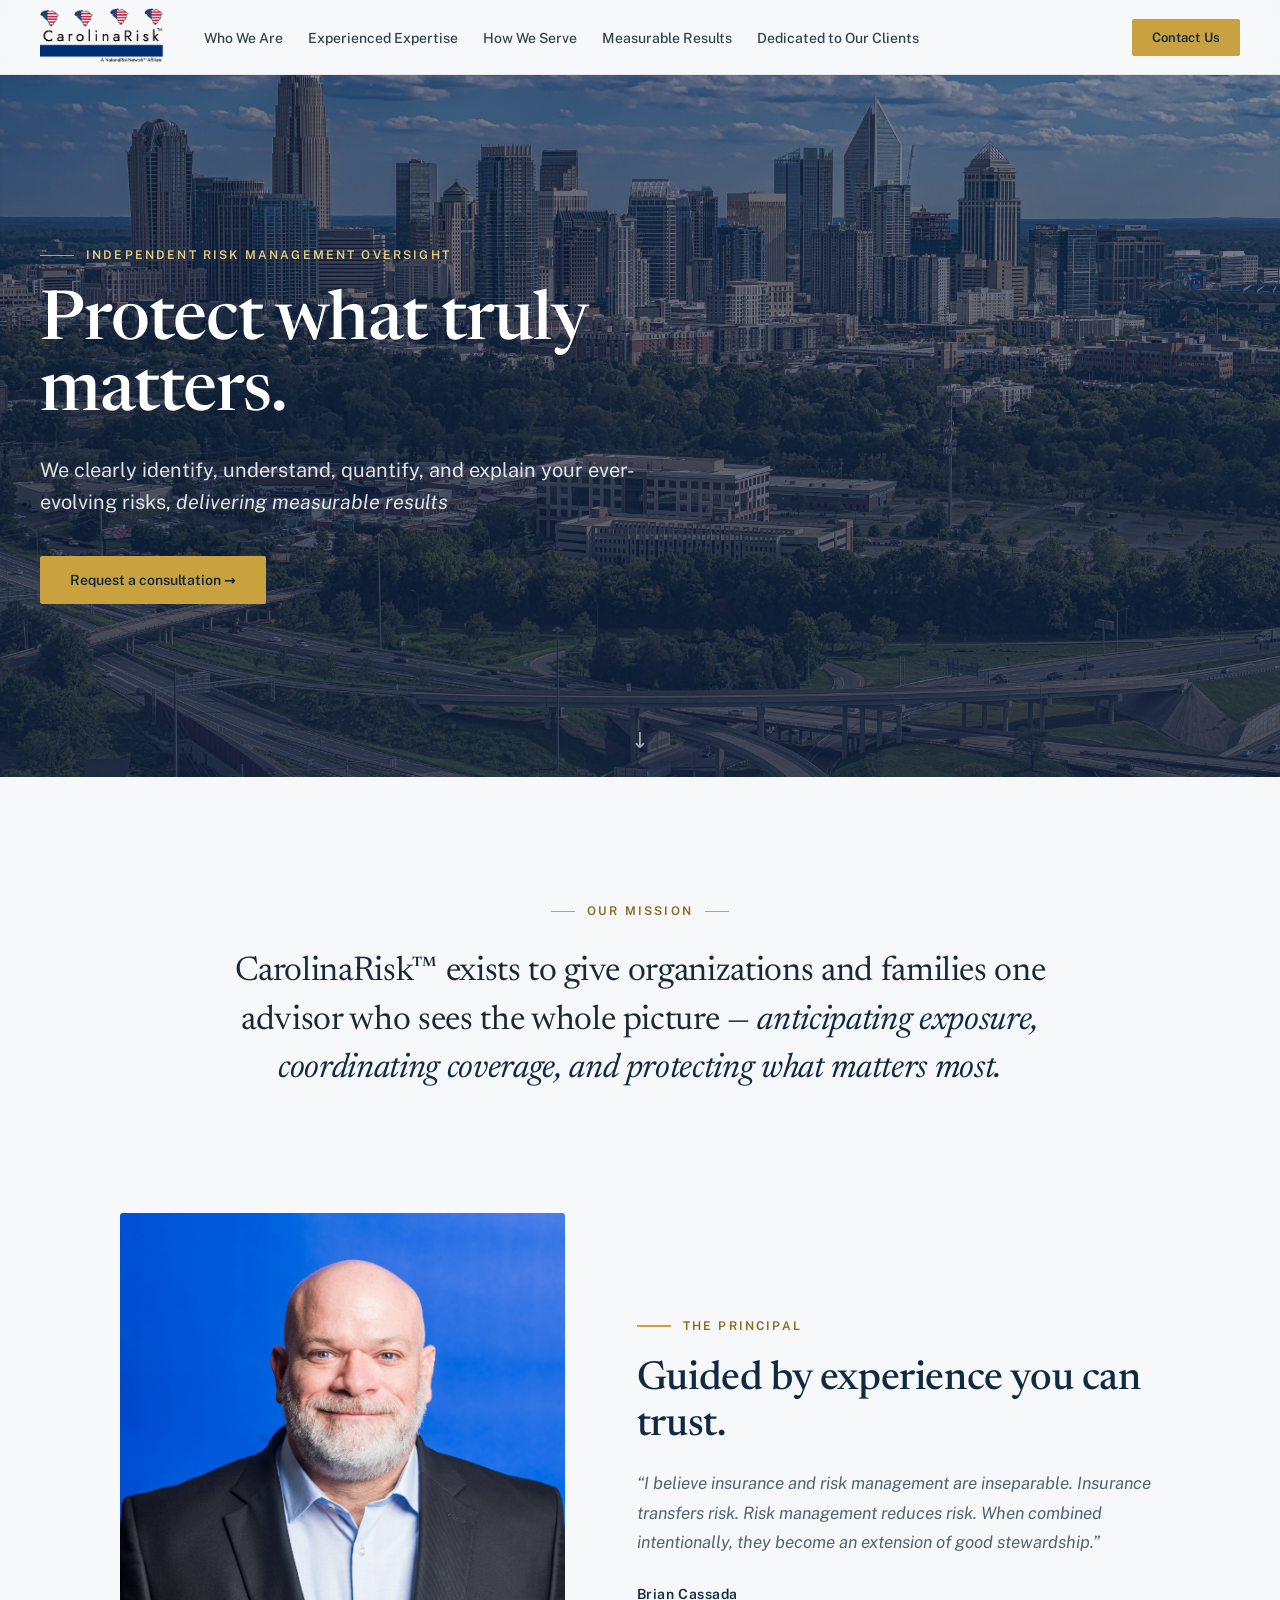
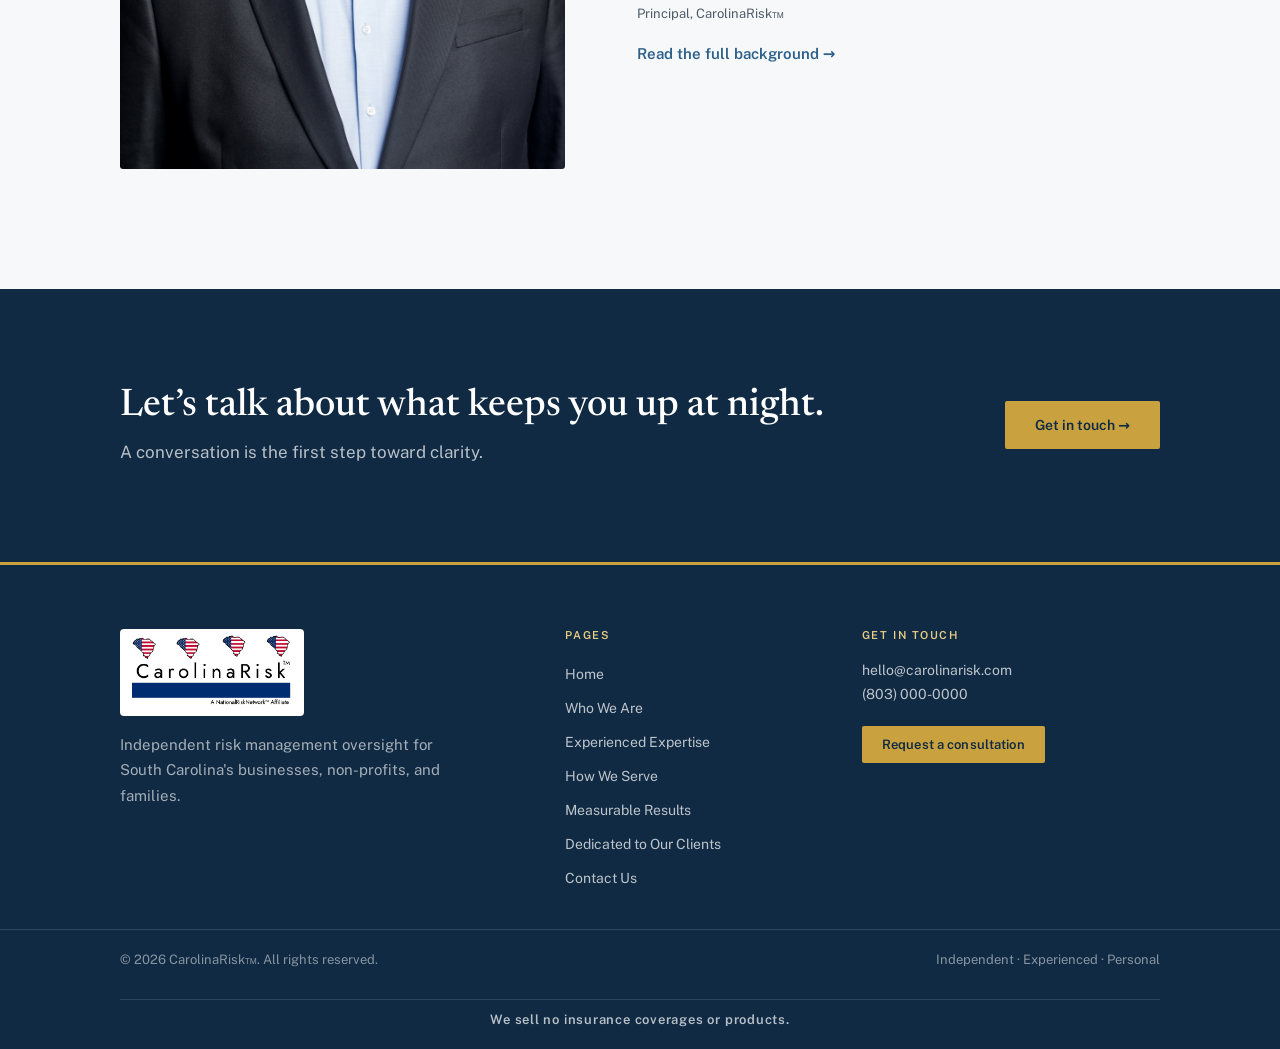
==== index.html @ 0f2ffe5a "Accessibility and responsive-design pass across all pages Accessibility: fix low-contrast text/label" ====
<!DOCTYPE html>
<html lang="en">
<head>
  <meta charset="utf-8">
  <link rel="icon" type="image/png" href="CarolinaRiskBlack.png">
  <meta name="viewport" content="width=device-width, initial-scale=1">
  <title>Independent Risk Management Oversight, SC | CarolinaRisk</title>
  <meta name="description" content="CarolinaRisk provides independent risk management advisory services for businesses, non-profits, and high-net-worth families in South Carolina. No commissions, no conflicts.">
  <link rel="canonical" href="https://carolinarisk.com/">
  <meta property="og:title" content="CarolinaRisk — Clarity in the Face of Risk">
  <meta property="og:description" content="Independent risk management oversight for South Carolina's businesses, non-profits, and families.">
  <meta property="og:url" content="https://carolinarisk.com/">
  <meta property="og:type" content="website">
  <meta property="og:site_name" content="CarolinaRisk">
  <meta name="twitter:card" content="summary_large_image">
  <meta name="twitter:title" content="CarolinaRisk — Clarity in the Face of Risk">
  <meta name="twitter:description" content="Independent risk management oversight for South Carolina's businesses, non-profits, and families.">
  <link rel="preconnect" href="https://fonts.googleapis.com">
  <link rel="preconnect" href="https://fonts.gstatic.com" crossorigin>
  <link href="https://fonts.googleapis.com/css2?family=Newsreader:ital,opsz,wght@0,6..72,400;0,6..72,500;0,6..72,600;1,6..72,400;1,6..72,500&family=Public+Sans:wght@400;500;600;700&display=swap" rel="stylesheet">
  <link rel="stylesheet" href="css/variables.css">
  <link rel="stylesheet" href="css/base.css">
  <link rel="stylesheet" href="css/layout.css">
  <link rel="stylesheet" href="css/components.css">
  <link rel="stylesheet" href="css/pages.css">
  <link rel="stylesheet" href="css/responsive.css">
  <script type="application/ld+json">
  {
    "@context": "https://schema.org",
    "@type": "ProfessionalService",
    "name": "CarolinaRisk",
    "url": "https://carolinarisk.com",
    "description": "Independent risk management oversight for South Carolina's businesses, non-profits, and families.",
    "areaServed": {
      "@type": "State",
      "name": "South Carolina"
    }
  }
  </script>
  <script type="application/ld+json">
  {
    "@context": "https://schema.org",
    "@type": "WebSite",
    "name": "CarolinaRisk",
    "url": "https://carolinarisk.com"
  }
  </script>
</head>
<body>
  <a href="#main-content" class="skip-nav">Skip to main content</a>

  <div class="page-wrapper">

    <!-- NAV -->
    <header>
      <nav class="site-nav" aria-label="Main navigation">
        <div class="nav-container">
          <div class="nav-left">
            <a href="index.html" class="logo" aria-label="CarolinaRisk home">
              <img src="CarolinaRiskBlack.png" alt="" class="logo-img">
            </a>
            <button type="button" class="nav-toggle" aria-expanded="false" aria-controls="nav-menu" aria-label="Toggle navigation">
              <span class="nav-toggle-bar"></span>
              <span class="nav-toggle-bar"></span>
              <span class="nav-toggle-bar"></span>
            </button>
            <ul class="nav-links" id="nav-menu">
              <li><a href="who-we-are.html" class="nav-link">Who We Are</a></li>
              <li><a href="expertise.html" class="nav-link">Experienced Expertise</a></li>
              <li><a href="how-we-serve.html" class="nav-link">How We Serve</a></li>
              <li><a href="results.html" class="nav-link">Measurable Results</a></li>
              <li><a href="testimonials.html" class="nav-link">Dedicated to Our Clients</a></li>
              <li><a href="contact.html" class="nav-link nav-link--contact">Contact Us</a></li>
            </ul>
          </div>
          <a href="contact.html" class="btn-cta btn-cta--sm nav-cta">Contact Us</a>
        </div>
      </nav>
    </header>

    <main id="main-content">

      <!-- HERO -->
      <section class="hero" style="background-image:linear-gradient(180deg,rgba(16,35,67,.45) 0%,rgba(16,35,67,.74) 100%),url('CarolinaIndexImg.jpg')">
        <div class="hero__content">
          <div class="hero__inner">
            <div class="hero__label">
              <div class="hero__label-line" aria-hidden="true"></div>
              <div class="hero__label-text">Independent risk management oversight</div>
            </div>
            <h1>Protect what truly matters.</h1>
            <p class="hero__subtitle">We clearly identify, understand, quantify, and explain your ever-evolving risks, <em>delivering measurable results</em></p>
            <a href="contact.html" class="btn-cta">Request a consultation →</a>
          </div>
        </div>
        <div class="hero__scroll" aria-hidden="true">↓</div>
      </section>

      <!-- MISSION -->
      <section class="mission">
        <div class="container container--prose-wide">
          <div class="section-label section-label--centered">
            <div class="section-label__line" aria-hidden="true"></div>
            <div class="section-label__text">Our mission</div>
            <div class="section-label__line" aria-hidden="true"></div>
          </div>
          <p class="mission__text">CarolinaRisk&trade; exists to give organizations and families one advisor who sees the whole picture — <em>anticipating exposure, coordinating coverage, and protecting what matters most.</em></p>
        </div>
      </section>

      <!-- PRINCIPAL TEASER -->
      <section class="principal-teaser">
        <div class="principal-teaser__grid">
          <div class="principal-teaser__photo" style="overflow:hidden;border-radius:3px">
            <img src="assets/images/BrianCassada.jpg" alt="Brian Cassada, Principal of CarolinaRisk" width="1997" height="3000" loading="lazy" style="width:100%;height:100%;object-fit:cover;object-position:center 5%">
          </div>
          <div>
            <div class="section-label">
              <div class="section-label__line" aria-hidden="true"></div>
              <div class="section-label__text">The principal</div>
            </div>
            <h2 class="principal-teaser__title">Guided by experience you can trust.</h2>
            <blockquote class="principal-teaser__text"><em>&ldquo;I believe insurance and risk management are inseparable. Insurance transfers risk. Risk management reduces risk. When combined intentionally, they become an extension of good stewardship.&rdquo;</em></blockquote>
            <div style="font:600 14px var(--cr-font-sans);letter-spacing:.04em;color:var(--cr-navy);margin-top:16px">Brian Cassada</div>
            <div style="font:400 13px var(--cr-font-sans);color:var(--cr-text-muted);margin-top:4px">Principal, CarolinaRisk&trade;</div>
            <a href="expertise.html" class="link-arrow" style="margin-top:24px">Read the full background →</a>
          </div>
        </div>
      </section>

      <!-- CONTACT BAND -->
      <section class="cta-band">
        <div class="cta-band__inner">
          <div>
            <h2 class="cta-band__title">Let&rsquo;s talk about what keeps you up at night.</h2>
            <p class="cta-band__text">A conversation is the first step toward clarity.</p>
          </div>
          <a href="contact.html" class="btn-cta">Get in touch →</a>
        </div>
      </section>

    </main>

    <!-- FOOTER -->
    <footer class="site-footer">
      <div class="footer-grid">
        <div>
          <div class="footer-logo">
            <img src="CarolinaRiskBlack.png" alt="CarolinaRisk" class="logo-img">
          </div>
          <p class="footer-desc">Independent risk management oversight for South Carolina's businesses, non-profits, and families.</p>
        </div>
        <nav aria-label="Footer navigation">
          <div class="footer-heading">Pages</div>
          <ul class="footer-links">
              <li><a href="index.html" class="footer-link">Home</a></li>
              <li><a href="who-we-are.html" class="footer-link">Who We Are</a></li>
              <li><a href="expertise.html" class="footer-link">Experienced Expertise</a></li>
              <li><a href="how-we-serve.html" class="footer-link">How We Serve</a></li>
              <li><a href="results.html" class="footer-link">Measurable Results</a></li>
              <li><a href="testimonials.html" class="footer-link">Dedicated to Our Clients</a></li>
              <li><a href="contact.html" class="footer-link">Contact Us</a></li>
          </ul>
        </nav>
        <div>
          <div class="footer-heading">Get in touch</div>
          <div class="footer-contact-text"><a href="mailto:hello@carolinarisk.com" class="footer-contact-link">hello@carolinarisk.com</a><br><a href="tel:+18030000000" class="footer-contact-link">(803) 000-0000</a></div>
          <a href="contact.html" class="btn-cta btn-cta--sm" style="margin-top:20px">Request a consultation</a>
        </div>
      </div>
      <div class="footer-bottom">
        <div class="footer-bottom-inner">
          <div class="footer-copy">&copy; 2026 CarolinaRisk&trade;. All rights reserved.</div>
          <div class="footer-copy">Independent · Experienced · Personal</div>
          <div style="flex-basis:100%;text-align:center;margin-top:12px;padding-top:12px;border-top:1px solid rgba(255,255,255,.12)"><div style="font:600 13px var(--cr-font-sans);letter-spacing:.06em;color:rgba(255,255,255,.7)">We sell no insurance coverages or products.</div></div>
        </div>
      </div>
    </footer>

  </div>

  <script src="js/main.js"></script>
</body>
</html>
---- css/variables.css ----
:root {
  /* Colors - Primary */
  --cr-navy: #102A43;
  --cr-gold: #C9A23F;
  --cr-gold-hover: #b88f33;
  --cr-gold-dark: #8A6620;
  --cr-gold-light: #E6CB82;
  --cr-gold-muted: #E3D3A8;
  --cr-blue: #2C5F8A;

  /* Colors - Text */
  --cr-text-dark: #1B2733;
  --cr-text-primary: #33414F;
  --cr-text-secondary: #3a4651;
  --cr-text-tertiary: #56636F;
  --cr-text-muted: #4F5B67;
  --cr-text-faint: #66727E;

  /* Colors - Backgrounds */
  --cr-bg-page: #F6F8FA;
  --cr-bg-white: #FFFFFF;
  --cr-bg-input: #FAFBFC;

  /* Colors - Borders */
  --cr-border: #E4E8EC;
  --cr-border-light: #E9ECEF;
  --cr-border-input: #E0E4E8;
  --cr-border-faint: #EDF0F3;
  --cr-border-blue: #DCE6EE;

  /* Typography */
  --cr-font-serif: 'Newsreader', Georgia, serif;
  --cr-font-sans: 'Public Sans', system-ui, -apple-system, sans-serif;

  /* Layout */
  --cr-max-wide: 1280px;
  --cr-max-content: 1120px;
  --cr-max-cases: 1000px;
  --cr-max-prose: 760px;
  --cr-max-prose-wide: 900px;
  --cr-gutter: 40px;
  --cr-nav-height: 74px;

  /* Borders */
  --cr-radius-sm: 2px;
  --cr-radius-md: 3px;
  --cr-radius-lg: 4px;
  --cr-radius-icon: 8px;
}
---- css/base.css ----
*, *::before, *::after {
  margin: 0;
  padding: 0;
  box-sizing: border-box;
}

html {
  scroll-behavior: smooth;
}

body {
  margin: 0;
  background: var(--cr-bg-page);
  font-family: var(--cr-font-sans);
  color: var(--cr-text-primary);
}

::selection {
  background: var(--cr-gold);
  color: var(--cr-navy);
}

img {
  max-width: 100%;
  height: auto;
  display: block;
}

a {
  color: inherit;
  text-decoration: none;
}

@keyframes crBounce {
  0%, 100% { transform: translateY(0); }
  50% { transform: translateY(7px); }
}

:focus-visible {
  outline: 2px solid var(--cr-gold);
  outline-offset: 2px;
}

:focus:not(:focus-visible) {
  outline: none;
}

.sr-only {
  position: absolute;
  width: 1px;
  height: 1px;
  padding: 0;
  margin: -1px;
  overflow: hidden;
  clip: rect(0, 0, 0, 0);
  white-space: nowrap;
  border: 0;
}

.skip-nav {
  position: absolute;
  left: -9999px;
  top: auto;
  width: 1px;
  height: 1px;
  overflow: hidden;
  z-index: 100;
  padding: 12px 24px;
  background: var(--cr-navy);
  color: #fff;
  font: 600 14px var(--cr-font-sans);
  text-decoration: none;
  border-radius: var(--cr-radius-sm);
}

.skip-nav:focus {
  position: fixed;
  top: 10px;
  left: 10px;
  width: auto;
  height: auto;
}

@media (prefers-reduced-motion: reduce) {
  html { scroll-behavior: auto; }
  *, *::before, *::after {
    animation-duration: 0.01ms !important;
    animation-iteration-count: 1 !important;
    transition-duration: 0.01ms !important;
  }
}
---- css/layout.css ----
.page-wrapper {
  min-height: 100vh;
  background: var(--cr-bg-page);
  font-family: var(--cr-font-sans);
  color: var(--cr-text-primary);
}

/* ============ NAV ============ */
header {
  position: sticky;
  top: 0;
  z-index: 50;
}

.site-nav {
  background: rgba(246, 248, 250, .88);
  backdrop-filter: blur(10px);
  -webkit-backdrop-filter: blur(10px);
  border-bottom: 1px solid var(--cr-border);
}

.nav-container {
  max-width: var(--cr-max-wide);
  margin: 0 auto;
  padding: 0 var(--cr-gutter);
  height: var(--cr-nav-height);
  display: flex;
  align-items: center;
  justify-content: space-between;
  gap: 24px;
}

.nav-left {
  display: flex;
  align-items: center;
  gap: 40px;
  flex: 1;
}

.logo {
  text-decoration: none;
  cursor: pointer;
  display: inline-flex;
  align-items: center;
}

.logo-img {
  height: 58px;
  width: auto;
}

.footer-logo .logo-img {
  height: 87px;
  background: #fff;
  padding: 6px 12px;
  border-radius: 4px;
}

.nav-links {
  display: flex;
  align-items: center;
  gap: 25px;
  list-style: none;
}

.nav-link--contact {
  display: none;
}

.nav-link {
  position: relative;
  color: var(--cr-text-primary);
  font: 500 14px var(--cr-font-sans);
  text-decoration: none;
  cursor: pointer;
  padding: 4px 0;
  transition: color 0.15s ease;
}

.nav-link:hover {
  color: var(--cr-navy);
}

.nav-link.active::after {
  content: '';
  position: absolute;
  left: 0;
  right: 0;
  bottom: -2px;
  height: 2px;
  background: var(--cr-gold);
}

.nav-toggle {
  display: none;
  flex-direction: column;
  gap: 5px;
  padding: 8px;
  background: none;
  border: none;
  cursor: pointer;
}

.nav-toggle-bar {
  display: block;
  width: 22px;
  height: 2px;
  background: var(--cr-navy);
  border-radius: 1px;
  transition: transform 0.2s ease, opacity 0.2s ease;
}

/* ============ FOOTER ============ */
.site-footer {
  background: var(--cr-navy);
  border-top: 3px solid var(--cr-gold);
}

.footer-grid {
  max-width: var(--cr-max-content);
  margin: 0 auto;
  padding: 64px var(--cr-gutter) 36px;
  display: grid;
  grid-template-columns: 1.6fr 1fr 1.2fr;
  gap: 48px;
}

.footer-logo {
  font-family: var(--cr-font-serif);
  font-size: 24px;
  font-weight: 600;
  margin-bottom: 16px;
}

.footer-logo .logo-carolina { color: #fff; }

.footer-desc {
  font: 400 15px/1.7 var(--cr-font-sans);
  color: rgba(255, 255, 255, .62);
  margin: 0;
  max-width: 320px;
}

.footer-heading {
  font: 600 11px var(--cr-font-sans);
  letter-spacing: .14em;
  text-transform: uppercase;
  color: var(--cr-gold-light);
  margin-bottom: 18px;
}

.footer-links {
  display: flex;
  flex-direction: column;
  gap: 4px;
  list-style: none;
}

.footer-link {
  font: 400 14px var(--cr-font-sans);
  color: rgba(255, 255, 255, .72);
  text-decoration: none;
  cursor: pointer;
  transition: color 0.15s ease;
  padding: 7px 0;
  min-height: 24px;
  display: inline-flex;
  align-items: center;
}

.footer-link:hover {
  color: var(--cr-gold);
}

.footer-contact-text {
  font: 400 14px/1.7 var(--cr-font-sans);
  color: rgba(255, 255, 255, .72);
}

.footer-contact-link {
  color: inherit;
  text-decoration: none;
  transition: color 0.15s ease;
}

.footer-contact-link:hover,
.footer-contact-link:focus-visible {
  color: var(--cr-gold);
  text-decoration: underline;
}

.footer-bottom {
  border-top: 1px solid rgba(255, 255, 255, .12);
}

.footer-bottom-inner {
  max-width: var(--cr-max-content);
  margin: 0 auto;
  padding: 22px var(--cr-gutter);
  display: flex;
  justify-content: space-between;
  align-items: center;
  gap: 20px;
  flex-wrap: wrap;
}

.footer-copy {
  font: 400 13px var(--cr-font-sans);
  color: rgba(255, 255, 255, .5);
}
---- css/components.css ----
/* ============ SECTION LABEL ============ */
.section-label {
  display: flex;
  align-items: center;
  gap: 12px;
  margin-bottom: 24px;
}

.section-label--centered {
  display: inline-flex;
  margin-bottom: 30px;
}

.section-label__line {
  width: 34px;
  height: 1.5px;
  background: var(--cr-gold);
  flex: none;
}

.section-label--centered .section-label__line {
  width: 24px;
}

.section-label__text {
  font: 600 12px var(--cr-font-sans);
  letter-spacing: .18em;
  text-transform: uppercase;
  color: var(--cr-gold-dark);
}

/* ============ SUBSECTION LABEL ============ */
.subsection-label {
  font: 600 12px var(--cr-font-sans);
  letter-spacing: .16em;
  text-transform: uppercase;
  color: var(--cr-gold-dark);
}

/* ============ PAGE TITLES ============ */
.page-title {
  font-family: var(--cr-font-serif);
  font-weight: 500;
  font-size: 54px;
  line-height: 1.08;
  letter-spacing: -.015em;
  color: var(--cr-navy);
  margin: 0;
  max-width: 780px;
}

.page-subtitle {
  font: 400 19px/1.7 var(--cr-font-sans);
  color: var(--cr-text-tertiary);
  margin: 0;
}

/* ============ CONTAINERS ============ */
.container {
  max-width: var(--cr-max-content);
  margin: 0 auto;
  padding: 0 var(--cr-gutter);
}

.container--wide {
  max-width: var(--cr-max-wide);
}

.container--prose {
  max-width: var(--cr-max-prose);
}

.container--prose-wide {
  max-width: var(--cr-max-prose-wide);
}

.container--cases {
  max-width: var(--cr-max-cases);
}

/* ============ BUTTONS ============ */
.btn-cta {
  display: inline-flex;
  align-items: center;
  gap: 10px;
  background: var(--cr-gold);
  color: var(--cr-navy);
  font: 600 14px var(--cr-font-sans);
  padding: 16px 30px;
  border-radius: var(--cr-radius-sm);
  text-decoration: none;
  cursor: pointer;
  border: none;
  white-space: nowrap;
  transition: background 0.15s ease;
}

.btn-cta:hover {
  background: var(--cr-gold-hover);
}

.btn-cta--sm {
  font-size: 13px;
  letter-spacing: .01em;
  padding: 11px 20px;
  gap: 8px;
}

/* ============ LINK ARROW ============ */
.link-arrow {
  display: inline-flex;
  align-items: center;
  gap: 8px;
  color: var(--cr-blue);
  font: 600 15px var(--cr-font-sans);
  text-decoration: none;
  cursor: pointer;
  transition: gap 0.15s ease, color 0.15s ease;
}

.link-arrow:hover {
  gap: 13px;
  color: var(--cr-navy);
}

/* ============ CARDS ============ */
.card {
  background: var(--cr-bg-white);
  border: 1px solid var(--cr-border-light);
  border-radius: var(--cr-radius-md);
  padding: 34px 30px;
  overflow: hidden;
}

.card--gold-top {
  border-top: 3px solid var(--cr-gold);
}

.card--padded {
  padding: 44px 40px;
}

.card__img {
  width: calc(100% + 60px);
  max-width: none;
  height: 220px;
  object-fit: cover;
  object-position: center;
  display: block;
  margin: -34px -30px 24px;
  border-radius: var(--cr-radius-md) var(--cr-radius-md) 0 0;
}

.card__title {
  font-family: var(--cr-font-serif);
  font-weight: 600;
  font-size: 21px;
  color: var(--cr-navy);
  margin: 0 0 12px;
}

.card__text {
  font: 400 15px/1.7 var(--cr-font-sans);
  color: var(--cr-text-tertiary);
  margin: 0;
}

/* ============ BULLET LIST ============ */
.bullet-list {
  display: flex;
  flex-direction: column;
  gap: 13px;
  list-style: none;
}

.bullet-item {
  display: flex;
  align-items: flex-start;
  gap: 12px;
}

.bullet-dot {
  width: 7px;
  height: 7px;
  border-radius: 50%;
  background: var(--cr-gold);
  margin-top: 7px;
  flex: none;
}

.bullet-text {
  font: 400 15px/1.55 var(--cr-font-sans);
  color: var(--cr-text-secondary);
}

.bullet-text--lg {
  font-size: 16px;
}

/* ============ ICON BADGE ============ */
.icon-badge {
  width: 46px;
  height: 46px;
  border-radius: var(--cr-radius-icon);
  display: flex;
  align-items: center;
  justify-content: center;
  font-family: var(--cr-font-serif);
  font-size: 22px;
  margin-bottom: 24px;
}

.icon-badge--navy {
  background: var(--cr-navy);
  color: var(--cr-gold);
}

.icon-badge--blue {
  background: var(--cr-blue);
  color: #fff;
}

/* ============ TESTIMONIAL CARD ============ */
.testimonial-card {
  background: var(--cr-bg-white);
  border: 1px solid var(--cr-border-light);
  border-radius: var(--cr-radius-md);
  padding: 36px 32px;
  border-top: 3px solid var(--cr-gold);
}

.testimonial-quote-mark {
  font-family: var(--cr-font-serif);
  font-size: 48px;
  color: var(--cr-gold-muted);
  line-height: .4;
  margin-bottom: 12px;
}

.testimonial-text {
  font-family: var(--cr-font-serif);
  font-style: italic;
  font-size: 19px;
  line-height: 1.6;
  color: var(--cr-text-dark);
  margin: 0 0 26px;
}

.testimonial-author {
  display: flex;
  align-items: center;
  gap: 13px;
}

.testimonial-avatar {
  width: 42px;
  height: 42px;
  border-radius: 50%;
  background: repeating-linear-gradient(135deg, #e9edf1 0 7px, #e2e7ec 7px 14px);
  border: 1px solid var(--cr-border);
  flex: none;
}

.testimonial-name {
  font: 600 14px var(--cr-font-sans);
  color: var(--cr-navy);
}

.testimonial-title {
  font: 400 13px var(--cr-font-sans);
  color: var(--cr-text-muted);
  margin-top: 2px;
}

/* ============ CASE STUDY CARD ============ */
.case-card {
  background: var(--cr-bg-white);
  border: 1px solid var(--cr-border-light);
  border-radius: var(--cr-radius-md);
  overflow: hidden;
  display: grid;
  grid-template-columns: 1.55fr 1fr;
}

.case-body {
  padding: 38px 40px;
}

.case-label {
  font: 600 12px var(--cr-font-sans);
  letter-spacing: .14em;
  text-transform: uppercase;
  color: var(--cr-gold-dark);
  margin-bottom: 12px;
}

.case-title {
  font-family: var(--cr-font-serif);
  font-weight: 600;
  font-size: 25px;
  line-height: 1.2;
  color: var(--cr-navy);
  margin: 0 0 24px;
}

.case-details {
  display: flex;
  flex-direction: column;
  gap: 16px;
}

.case-detail-label {
  font: 600 11px var(--cr-font-sans);
  letter-spacing: .12em;
  text-transform: uppercase;
  color: var(--cr-text-faint);
  margin-bottom: 5px;
}

.case-detail-text {
  font: 400 15px/1.65 var(--cr-font-sans);
  color: var(--cr-text-secondary);
  margin: 0;
}

.case-image {
  background: var(--cr-navy);
  padding: 28px;
  display: flex;
}

.case-image img {
  width: 100%;
  height: 100%;
  object-fit: cover;
  object-position: center;
  border-radius: var(--cr-radius-sm);
  display: block;
}

/* ============ CTA BAND ============ */
.cta-band {
  background: var(--cr-navy);
  padding: 96px 0;
}

.cta-band__inner {
  max-width: var(--cr-max-content);
  margin: 0 auto;
  padding: 0 var(--cr-gutter);
  display: flex;
  align-items: center;
  justify-content: space-between;
  gap: 40px;
  flex-wrap: wrap;
}

.cta-band__title {
  font-family: var(--cr-font-serif);
  font-weight: 500;
  font-size: 38px;
  line-height: 1.15;
  color: #fff;
  margin: 0 0 10px;
}

.cta-band__text {
  font: 400 17px/1.6 var(--cr-font-sans);
  color: rgba(255, 255, 255, .7);
  margin: 0;
}

/* ============ PROSE ============ */
.prose {
  font: 400 19px/1.85 var(--cr-font-sans);
  color: var(--cr-text-secondary);
}

.prose p {
  margin: 0 0 26px;
}

.prose p:last-child {
  margin-bottom: 0;
}

.prose--sm {
  font-size: 18px;
  line-height: 1.8;
}

.prose--sm p {
  margin-bottom: 20px;
}

/* ============ CONTACT BOX ============ */
.contact-box {
  background: var(--cr-navy);
  border-radius: var(--cr-radius-lg);
  padding: 34px 32px;
  margin-bottom: 24px;
}

.contact-box--lg {
  padding: 48px 44px;
}

.contact-box__heading {
  font: 600 12px var(--cr-font-sans);
  letter-spacing: .14em;
  text-transform: uppercase;
  color: var(--cr-gold-light);
  margin-bottom: 22px;
}

.contact-box__items {
  display: flex;
  flex-direction: column;
  gap: 18px;
}

.contact-box__label {
  font: 600 11px var(--cr-font-sans);
  letter-spacing: .1em;
  text-transform: uppercase;
  color: rgba(255, 255, 255, .5);
  margin-bottom: 5px;
}

.contact-box__value {
  font: 400 16px var(--cr-font-sans);
  color: #fff;
}

.contact-box__value-link {
  color: inherit;
  text-decoration: none;
}

.contact-box__value-link:hover,
.contact-box__value-link:focus-visible {
  color: var(--cr-gold-light);
  text-decoration: underline;
}

.contact-box__value--multiline {
  line-height: 1.5;
}

/* ============ PLACEHOLDER IMAGE ============ */
.placeholder-img {
  position: relative;
  border: 1px solid var(--cr-border);
  border-radius: var(--cr-radius-md);
  background: repeating-linear-gradient(135deg, #e9edf1 0 12px, #e2e7ec 12px 24px);
  display: flex;
  align-items: center;
  justify-content: center;
}

.placeholder-img__text {
  color: var(--cr-text-faint);
  font: 12px var(--cr-font-sans);
}

.placeholder-map {
  height: 200px;
  border: 1px solid var(--cr-border);
  border-radius: var(--cr-radius-lg);
  background: repeating-linear-gradient(135deg, #eef1f4 0 14px, #e7ebef 14px 28px);
  display: flex;
  align-items: center;
  justify-content: center;
  color: var(--cr-text-faint);
  font: 12px var(--cr-font-sans);
}
---- css/pages.css ----
/* ============ HOME - HERO ============ */
.hero {
  position: relative;
  min-height: 78vh;
  display: flex;
  align-items: center;
  background-image:
    linear-gradient(180deg, rgba(16, 35, 67, .45) 0%, rgba(16, 35, 67, .74) 100%),
    repeating-linear-gradient(135deg, #41576f 0 16px, #3a4f66 16px 32px);
  background-size: cover;
  background-position: center;
}

.hero__placeholder-label {
  position: absolute;
  top: 14px;
  right: 18px;
  color: rgba(255, 255, 255, .5);
  font: 11px var(--cr-font-sans);
  letter-spacing: .04em;
}

.hero__content {
  max-width: var(--cr-max-wide);
  margin: 0 auto;
  padding: 0 var(--cr-gutter);
  width: 100%;
}

.hero__inner {
  max-width: 780px;
}

.hero__label {
  display: flex;
  align-items: center;
  gap: 12px;
  margin-bottom: 26px;
}

.hero__label-line {
  width: 34px;
  height: 1.5px;
  background: var(--cr-gold);
}

.hero__label-text {
  font: 600 12px var(--cr-font-sans);
  letter-spacing: .18em;
  text-transform: uppercase;
  color: var(--cr-gold-light);
}

.hero h1 {
  font-family: var(--cr-font-serif);
  font-weight: 500;
  font-size: 68px;
  line-height: 1.04;
  letter-spacing: -.015em;
  color: #fff;
  margin: 0 0 24px;
}

.hero__subtitle {
  font: 400 20px/1.6 var(--cr-font-sans);
  color: rgba(255, 255, 255, .86);
  margin: 0 0 38px;
  max-width: 620px;
}

.hero__scroll {
  position: absolute;
  bottom: 24px;
  left: 50%;
  transform: translateX(-50%);
  color: rgba(255, 255, 255, .6);
  font-size: 22px;
  animation: crBounce 2.4s ease-in-out infinite;
}

/* ============ HOME - MISSION ============ */
.mission {
  padding: 120px 0;
  text-align: center;
}

.mission__text {
  font-family: var(--cr-font-serif);
  font-weight: 400;
  font-size: 34px;
  line-height: 1.42;
  letter-spacing: -.01em;
  color: var(--cr-text-dark);
  margin: 0;
}

.mission__text em {
  font-style: italic;
  color: var(--cr-navy);
}

/* ============ HOME - PILLARS ============ */
.pillars {
  padding: 20px 0 120px;
}

.pillars__grid {
  max-width: var(--cr-max-content);
  margin: 0 auto;
  padding: 0 var(--cr-gutter);
  display: grid;
  grid-template-columns: repeat(3, 1fr);
  gap: 56px;
}

.pillar__number {
  font-family: var(--cr-font-serif);
  font-size: 30px;
  color: var(--cr-gold);
  margin-bottom: 18px;
}

.pillar__title {
  font-family: var(--cr-font-serif);
  font-weight: 600;
  font-size: 23px;
  color: var(--cr-navy);
  margin: 0 0 12px;
}

.pillar__text {
  font: 400 16px/1.7 var(--cr-font-sans);
  color: var(--cr-text-tertiary);
  margin: 0;
}

/* ============ HOME - PRINCIPAL TEASER ============ */
.principal-teaser {
  padding: 0 0 120px;
}

.principal-teaser__grid {
  max-width: var(--cr-max-content);
  margin: 0 auto;
  padding: 0 var(--cr-gutter);
  display: grid;
  grid-template-columns: 0.85fr 1fr;
  gap: 72px;
  align-items: center;
}

.principal-teaser__photo {
  aspect-ratio: 4/5;
}

.principal-teaser__title {
  font-family: var(--cr-font-serif);
  font-weight: 500;
  font-size: 40px;
  line-height: 1.15;
  letter-spacing: -.01em;
  color: var(--cr-navy);
  margin: 0 0 20px;
}

.principal-teaser__text {
  font: 400 17px/1.75 var(--cr-font-sans);
  color: var(--cr-text-tertiary);
  margin: 0 0 28px;
}

/* ============ HOME - TESTIMONIAL BAND ============ */
.home-testimonial {
  padding: 104px 0;
  background: var(--cr-bg-white);
  border-top: 1px solid var(--cr-border-faint);
  border-bottom: 1px solid var(--cr-border-faint);
}

.home-testimonial__inner {
  max-width: 880px;
  margin: 0 auto;
  padding: 0 var(--cr-gutter);
  text-align: center;
}

.home-testimonial__mark {
  font-family: var(--cr-font-serif);
  font-size: 64px;
  color: var(--cr-gold-muted);
  line-height: .4;
  margin-bottom: 10px;
}

.home-testimonial__quote {
  font-family: var(--cr-font-serif);
  font-style: italic;
  font-weight: 400;
  font-size: 30px;
  line-height: 1.5;
  color: var(--cr-text-dark);
  margin: 0 0 28px;
}

.home-testimonial__name {
  font: 600 14px var(--cr-font-sans);
  letter-spacing: .04em;
  color: var(--cr-navy);
}

.home-testimonial__title {
  font: 400 13px var(--cr-font-sans);
  color: var(--cr-text-muted);
  margin-top: 4px;
}

/* ============ INNER PAGE HEADER ============ */
.page-header {
  padding: 96px 0 40px;
}

.page-header--with-sub {
  padding-bottom: 40px;
}

/* ============ 404 ============ */
.error-page {
  padding: 120px 0;
  text-align: center;
}

/* ============ WHO WE ARE - HOW WE WORK ============ */
.how-we-work {
  padding: 0 0 110px;
}

.how-we-work__grid {
  display: grid;
  grid-template-columns: repeat(3, 1fr);
  gap: 32px;
}

/* ============ EXPERTISE - PRINCIPAL DETAIL ============ */
.expertise-principal {
  padding: 30px 0 80px;
}

.expertise-principal__grid {
  max-width: var(--cr-max-content);
  margin: 0 auto;
  padding: 0 var(--cr-gutter);
  display: grid;
  grid-template-columns: 0.8fr 1fr;
  gap: 64px;
  align-items: start;
}

.expertise-principal__photo {
  aspect-ratio: 4/5;
}

.expertise-principal__name {
  font-family: var(--cr-font-serif);
  font-weight: 600;
  font-size: 30px;
  color: var(--cr-navy);
  margin: 0 0 4px;
}

.expertise-principal__role {
  font: 600 14px var(--cr-font-sans);
  letter-spacing: .04em;
  color: var(--cr-gold-dark);
  margin-bottom: 24px;
}

.expertise-principal__quals-label {
  font: 600 12px var(--cr-font-sans);
  letter-spacing: .14em;
  text-transform: uppercase;
  color: var(--cr-text-muted);
  margin-bottom: 16px;
}

/* ============ EXPERTISE - BACKGROUND ============ */
.expertise-background {
  padding: 0 0 30px;
}

/* ============ EXPERTISE - AWARDS ============ */
.awards {
  padding: 60px 0;
}

.awards__grid {
  display: grid;
  grid-template-columns: repeat(3, 1fr);
  gap: 28px;
}

.award-card {
  background: var(--cr-bg-white);
  border: 1px solid var(--cr-border-light);
  border-radius: var(--cr-radius-md);
  padding: 30px;
  border-top: 3px solid var(--cr-gold);
}

.award-card__title {
  font-family: var(--cr-font-serif);
  font-size: 22px;
  color: var(--cr-navy);
  margin-bottom: 8px;
}

.award-card__detail {
  font: 400 14px/1.6 var(--cr-font-sans);
  color: var(--cr-text-tertiary);
}

/* ============ EXPERTISE - COMMUNITY ============ */
.community {
  padding: 30px 0 110px;
}

/* ============ HOW WE SERVE ============ */
.serve-cards {
  padding: 36px 0 110px;
}

.serve-cards__grid {
  display: grid;
  grid-template-columns: 1fr 1fr;
  gap: 32px;
}

.serve-card__title {
  font-family: var(--cr-font-serif);
  font-weight: 600;
  font-size: 26px;
  line-height: 1.2;
  color: var(--cr-navy);
  margin: 0 0 8px;
}

.serve-card__subtitle {
  font: 600 14px var(--cr-font-sans);
  letter-spacing: .03em;
  color: var(--cr-gold-dark);
  margin-bottom: 20px;
}

.serve-card__text {
  font: 400 16px/1.7 var(--cr-font-sans);
  color: var(--cr-text-tertiary);
  margin: 0 0 24px;
}

.serve-cta {
  padding: 0 0 110px;
  text-align: center;
}

/* ============ RESULTS ============ */
.results-list {
  padding: 40px 0 110px;
}

.results-list__stack {
  display: flex;
  flex-direction: column;
  gap: 28px;
  list-style: none;
}

/* ============ TESTIMONIALS ============ */
.testimonials-grid {
  padding: 40px 0 110px;
}

.testimonials-grid__inner {
  display: grid;
  grid-template-columns: repeat(2, 1fr);
  gap: 28px;
  list-style: none;
}

.testimonials-cta {
  padding: 0 0 110px;
  text-align: center;
}

/* ============ CONTACT ============ */
.contact-skyline {
  padding: 24px 0 60px;
}

.contact-skyline__img {
  position: relative;
  height: 240px;
  border: 1px solid var(--cr-border-blue);
  border-radius: var(--cr-radius-lg);
  background-image:
    linear-gradient(180deg, rgba(214, 230, 242, .35), rgba(255, 255, 255, 0)),
    repeating-linear-gradient(135deg, #e3eef6 0 16px, #dae8f2 16px 32px);
  display: flex;
  align-items: flex-end;
  padding: 24px 28px;
}

.contact-skyline__placeholder {
  position: absolute;
  top: 12px;
  right: 16px;
  color: #92a6b6;
  font: 11px var(--cr-font-sans);
}

.contact-skyline__tagline {
  font-family: var(--cr-font-serif);
  font-style: italic;
  font-size: 24px;
  color: var(--cr-blue);
}

.contact-form-section {
  padding: 0 0 110px;
}

.contact-form-grid {
  display: grid;
  grid-template-columns: 1.5fr 1fr;
  gap: 48px;
  align-items: start;
}

.contact-form-grid--centered {
  grid-template-columns: 1.2fr 1fr;
  align-items: start;
}

.contact-form-card {
  background: var(--cr-bg-white);
  border: 1px solid var(--cr-border-light);
  border-radius: var(--cr-radius-lg);
  padding: 40px;
}

.contact-form-card__heading {
  font: 600 12px var(--cr-font-sans);
  letter-spacing: .14em;
  text-transform: uppercase;
  color: var(--cr-gold-dark);
  margin-bottom: 8px;
}

.contact-form-card__hint {
  font: 400 14px var(--cr-font-sans);
  color: var(--cr-text-muted);
  margin: 0 0 28px;
}

.form-fields {
  display: flex;
  flex-direction: column;
  gap: 20px;
}

.form-label {
  font: 600 13px var(--cr-font-sans);
  color: var(--cr-text-primary);
  margin-bottom: 8px;
}

.form-input {
  height: 46px;
  border: 1px solid var(--cr-border-input);
  border-radius: var(--cr-radius-sm);
  background: var(--cr-bg-input);
}

.form-input--select {
  display: flex;
  align-items: center;
  justify-content: space-between;
  padding: 0 16px;
}

.form-input--select span {
  font: 400 14px var(--cr-font-sans);
  color: var(--cr-text-faint);
}

.form-textarea {
  height: 120px;
  border: 1px solid var(--cr-border-input);
  border-radius: var(--cr-radius-sm);
  background: var(--cr-bg-input);
}

.form-row-2 {
  display: grid;
  grid-template-columns: 1fr 1fr;
  gap: 16px;
}
---- css/responsive.css ----
/* ============ TABLET (768px and below) ============ */
@media (max-width: 768px) {
  :root {
    --cr-gutter: 24px;
  }

  /* Nav */
  .nav-left {
    gap: 0;
  }

  .nav-toggle {
    display: flex;
    align-items: center;
    justify-content: center;
    min-width: 44px;
    min-height: 44px;
    padding: 0;
  }

  .nav-links {
    display: none;
    position: absolute;
    top: var(--cr-nav-height);
    left: 0;
    right: 0;
    flex-direction: column;
    background: rgba(246, 248, 250, .97);
    backdrop-filter: blur(10px);
    -webkit-backdrop-filter: blur(10px);
    border-bottom: 1px solid var(--cr-border);
    padding: 16px var(--cr-gutter);
    gap: 4px;
  }

  .nav-links.open {
    display: flex;
  }

  .nav-link {
    padding: 10px 0;
    font-size: 15px;
  }

  .nav-link.active::after {
    bottom: 6px;
  }

  .btn-cta--sm.nav-cta {
    display: none;
  }

  .nav-link--contact {
    display: block;
    margin-top: 6px;
    padding-top: 14px;
    border-top: 1px solid var(--cr-border);
    color: var(--cr-gold-dark);
    font-weight: 600;
  }

  /* Hero */
  .hero {
    min-height: 65vh;
  }

  .hero h1 {
    font-size: 44px;
  }

  .hero__subtitle {
    font-size: 17px;
  }

  /* Mission */
  .mission {
    padding: 80px 0;
  }

  .mission__text {
    font-size: 26px;
  }

  /* Pillars */
  .pillars {
    padding: 20px 0 80px;
  }

  .pillars__grid {
    grid-template-columns: 1fr;
    gap: 40px;
  }

  /* Principal Teaser */
  .principal-teaser {
    padding: 0 0 80px;
  }

  .principal-teaser__grid {
    grid-template-columns: 1fr;
    gap: 40px;
  }

  .principal-teaser__photo {
    max-width: 360px;
  }

  .principal-teaser__title {
    font-size: 32px;
  }

  /* Home Testimonial */
  .home-testimonial {
    padding: 72px 0;
  }

  .home-testimonial__quote {
    font-size: 24px;
  }

  /* CTA Band */
  .cta-band {
    padding: 64px 0;
  }

  .cta-band__inner {
    flex-direction: column;
    align-items: flex-start;
    gap: 24px;
  }

  .cta-band__title {
    font-size: 30px;
  }

  /* Page Headers */
  .page-header {
    padding: 64px 0 30px;
  }

  .error-page {
    padding: 64px 0;
  }

  .page-title {
    font-size: 38px;
  }

  .page-subtitle {
    font-size: 17px;
  }

  /* Prose */
  .prose {
    font-size: 17px;
    line-height: 1.75;
  }

  .prose--sm {
    font-size: 16px;
  }

  /* How We Work */
  .how-we-work {
    padding: 0 0 80px;
  }

  .how-we-work__grid {
    grid-template-columns: 1fr;
    gap: 20px;
  }

  /* Expertise Principal */
  .expertise-principal {
    padding: 24px 0 60px;
  }

  .expertise-principal__grid {
    grid-template-columns: 1fr;
    gap: 36px;
  }

  .expertise-principal__photo {
    max-width: 320px;
  }

  .expertise-principal__name {
    font-size: 26px;
  }

  /* Awards */
  .awards__grid {
    grid-template-columns: 1fr;
    gap: 16px;
  }

  /* Community */
  .community {
    padding: 30px 0 80px;
  }

  /* Serve Cards */
  .serve-cards {
    padding: 24px 0 80px;
  }

  .serve-cards__grid {
    grid-template-columns: 1fr;
    gap: 24px;
  }

  .serve-cta {
    padding: 0 0 80px;
  }

  /* Case Studies */
  .case-card {
    grid-template-columns: 1fr;
  }

  .case-image {
    padding: 20px;
    min-height: 220px;
  }

  .results-list {
    padding: 24px 0 80px;
  }

  /* Testimonials */
  .testimonials-grid {
    padding: 24px 0 80px;
  }

  .testimonials-grid__inner {
    grid-template-columns: 1fr;
    gap: 20px;
  }

  .testimonials-cta {
    padding: 0 0 80px;
  }

  /* Contact */
  .contact-skyline__img {
    height: 180px;
  }

  .contact-form-section {
    padding: 0 0 80px;
  }

  .contact-form-grid {
    grid-template-columns: 1fr;
    gap: 32px;
  }

  /* Footer */
  .footer-grid {
    grid-template-columns: 1fr;
    gap: 36px;
    padding: 48px var(--cr-gutter) 28px;
  }

  .footer-bottom-inner {
    flex-direction: column;
    gap: 8px;
    text-align: center;
  }
}

/* ============ MOBILE (480px and below) ============ */
@media (max-width: 480px) {
  :root {
    --cr-gutter: 18px;
  }

  .hero {
    min-height: 55vh;
  }

  .hero h1 {
    font-size: 34px;
  }

  .hero__subtitle {
    font-size: 16px;
    margin-bottom: 28px;
  }

  .btn-cta {
    padding: 14px 24px;
    font-size: 13px;
    width: 100%;
    justify-content: center;
  }

  .btn-cta--sm {
    width: auto;
  }

  .mission__text {
    font-size: 22px;
  }

  .page-title {
    font-size: 30px;
  }

  .principal-teaser__title {
    font-size: 28px;
  }

  .home-testimonial__quote {
    font-size: 20px;
  }

  .cta-band__title {
    font-size: 26px;
  }

  .serve-card__title {
    font-size: 22px;
  }

  .case-title {
    font-size: 21px;
  }

  .contact-skyline__tagline {
    font-size: 20px;
  }

  .form-row-2 {
    grid-template-columns: 1fr;
  }

  .card--padded {
    padding: 30px 24px;
  }

  .contact-box--lg {
    padding: 30px 24px;
  }
}
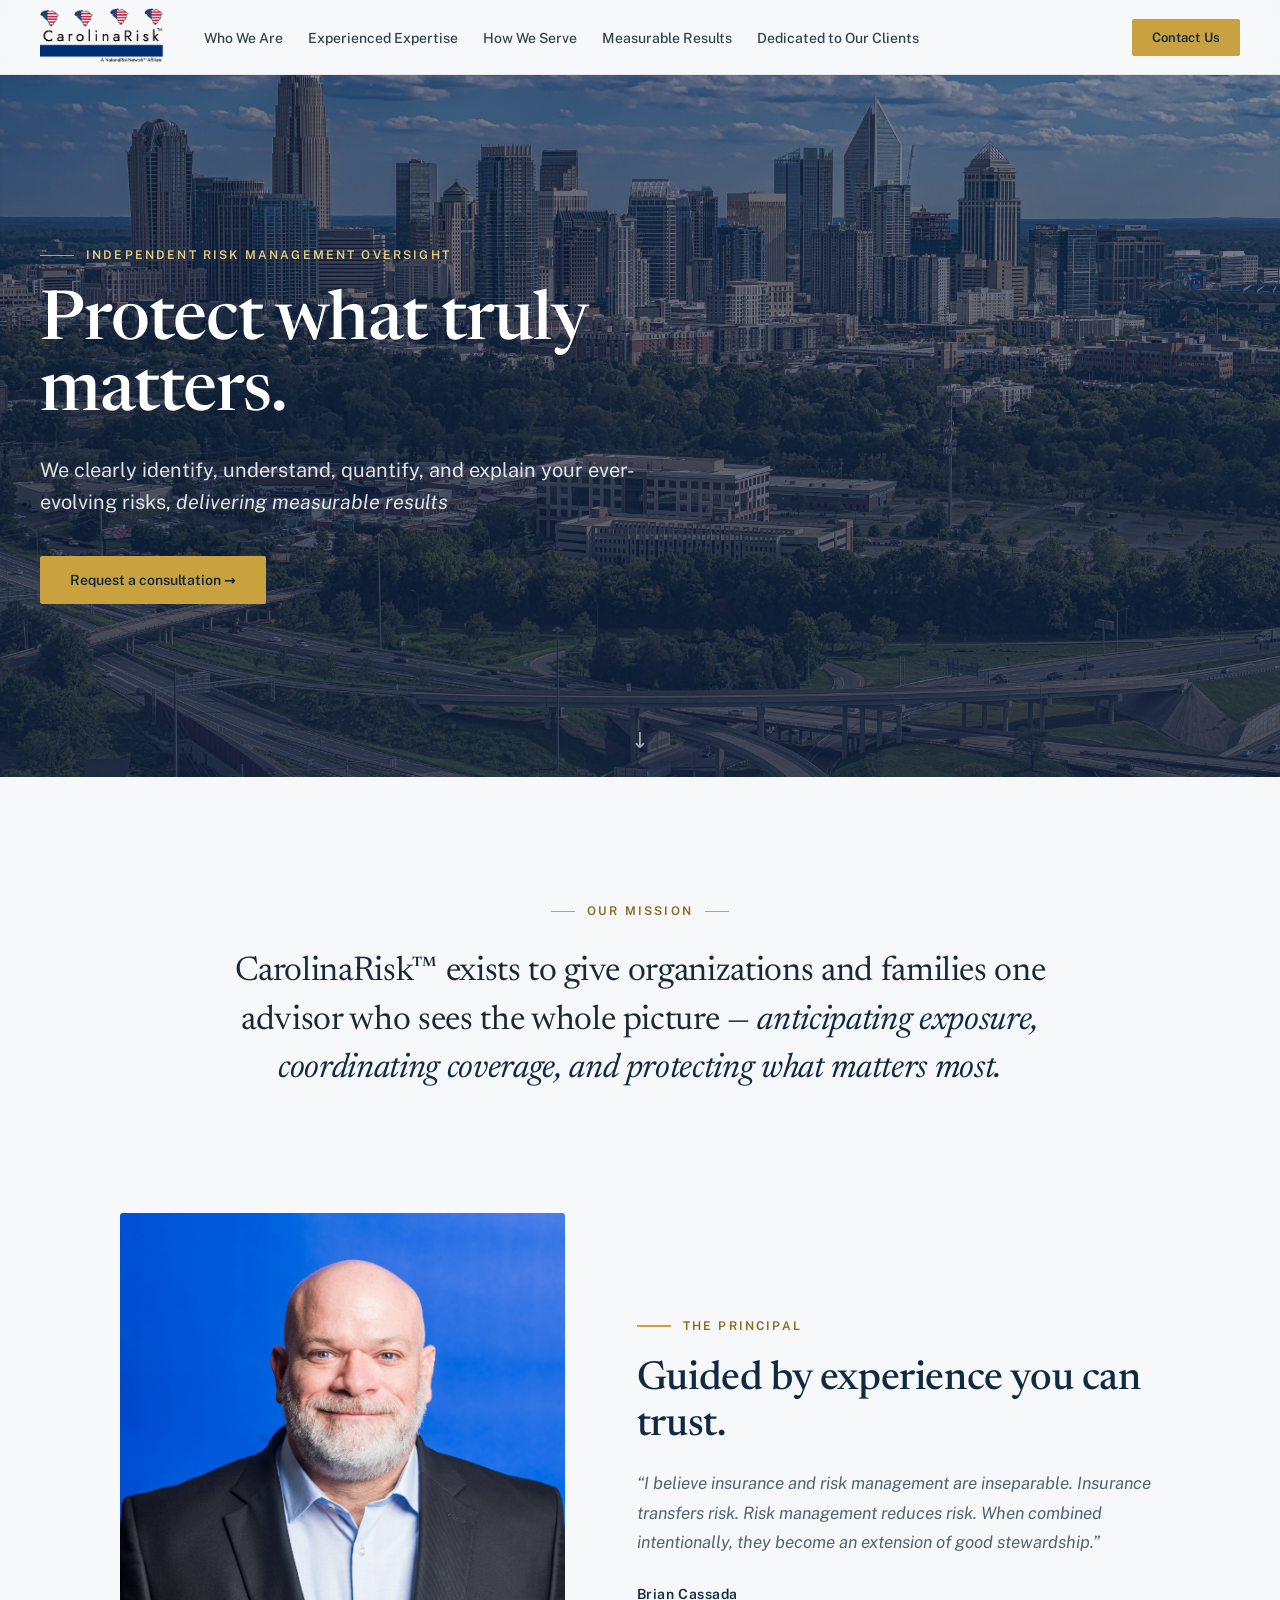
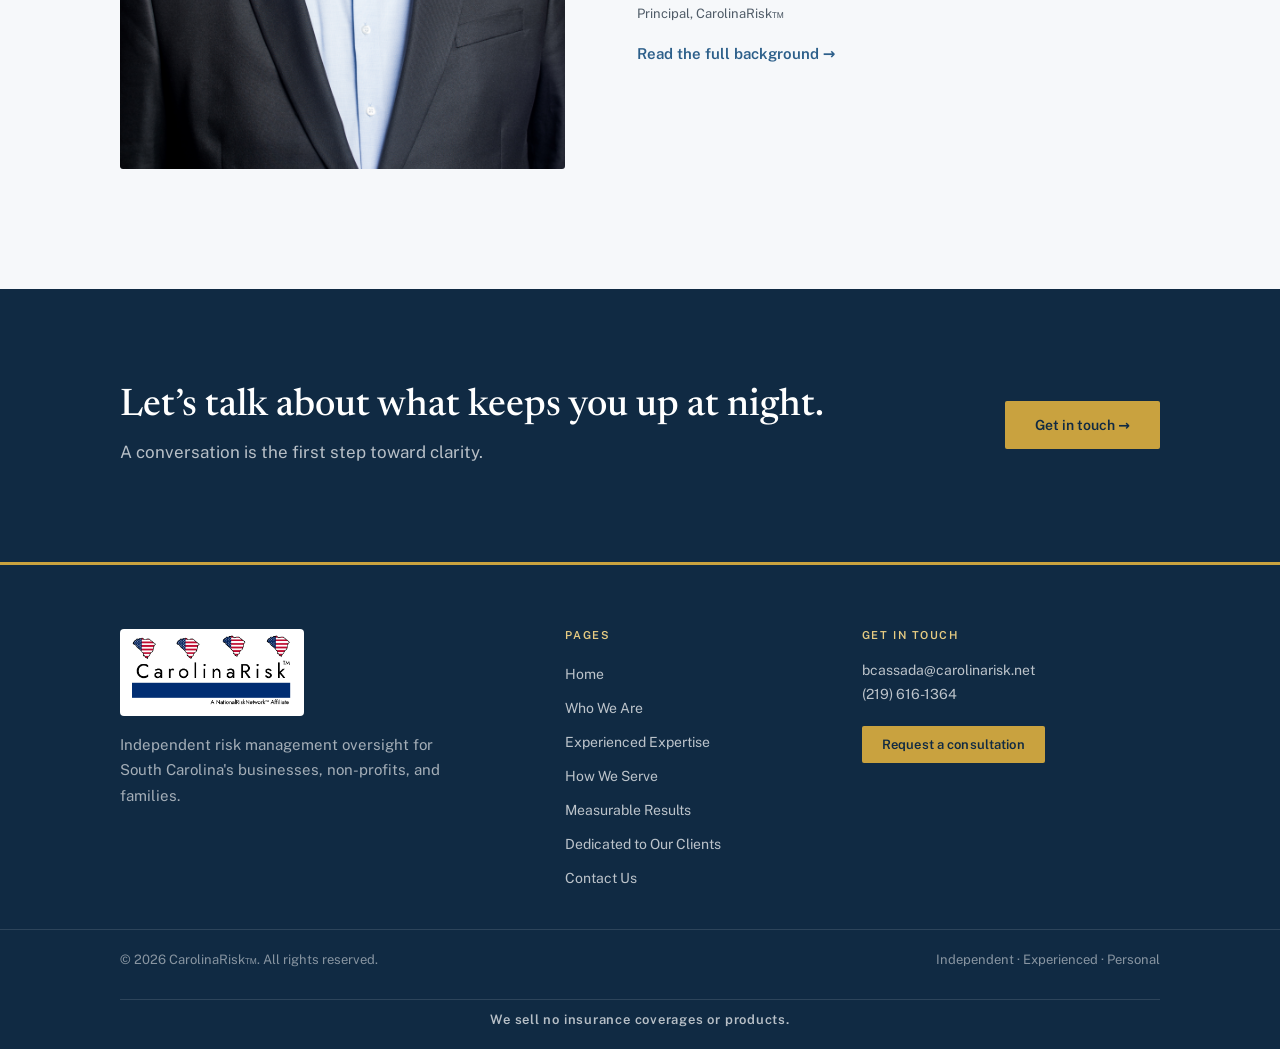
==== commit 4c860c83: "Replace placeholder contact info and improve SEO metadata Swap the placeholder email/phone for real " ====
--- a/index.html
+++ b/index.html
@@ -5,16 +5,19 @@
   <link rel="icon" type="image/png" href="CarolinaRiskBlack.png">
   <meta name="viewport" content="width=device-width, initial-scale=1">
   <title>Independent Risk Management Oversight, SC | CarolinaRisk</title>
-  <meta name="description" content="CarolinaRisk provides independent risk management advisory services for businesses, non-profits, and high-net-worth families in South Carolina. No commissions, no conflicts.">
+  <meta name="description" content="CarolinaRisk provides independent risk management advisory for businesses, non-profits, and families in South Carolina. No commissions, no conflicts.">
   <link rel="canonical" href="https://carolinarisk.com/">
   <meta property="og:title" content="CarolinaRisk — Clarity in the Face of Risk">
   <meta property="og:description" content="Independent risk management oversight for South Carolina's businesses, non-profits, and families.">
   <meta property="og:url" content="https://carolinarisk.com/">
   <meta property="og:type" content="website">
   <meta property="og:site_name" content="CarolinaRisk">
+  <meta property="og:image" content="https://carolinarisk.com/CarolinaIndexImg.jpg">
+  <meta property="og:image:alt" content="CarolinaRisk — independent risk management oversight">
   <meta name="twitter:card" content="summary_large_image">
   <meta name="twitter:title" content="CarolinaRisk — Clarity in the Face of Risk">
   <meta name="twitter:description" content="Independent risk management oversight for South Carolina's businesses, non-profits, and families.">
+  <meta name="twitter:image" content="https://carolinarisk.com/CarolinaIndexImg.jpg">
   <link rel="preconnect" href="https://fonts.googleapis.com">
   <link rel="preconnect" href="https://fonts.gstatic.com" crossorigin>
   <link href="https://fonts.googleapis.com/css2?family=Newsreader:ital,opsz,wght@0,6..72,400;0,6..72,500;0,6..72,600;1,6..72,400;1,6..72,500&family=Public+Sans:wght@400;500;600;700&display=swap" rel="stylesheet">
@@ -31,6 +34,13 @@
     "name": "CarolinaRisk",
     "url": "https://carolinarisk.com",
     "description": "Independent risk management oversight for South Carolina's businesses, non-profits, and families.",
+    "image": "https://carolinarisk.com/CarolinaIndexImg.jpg",
+    "telephone": "+1-219-616-1364",
+    "email": "bcassada@carolinarisk.net",
+    "founder": {
+      "@type": "Person",
+      "name": "Brian Cassada"
+    },
     "areaServed": {
       "@type": "State",
       "name": "South Carolina"
@@ -164,7 +174,7 @@
         </nav>
         <div>
           <div class="footer-heading">Get in touch</div>
-          <div class="footer-contact-text"><a href="mailto:hello@carolinarisk.com" class="footer-contact-link">hello@carolinarisk.com</a><br><a href="tel:+18030000000" class="footer-contact-link">(803) 000-0000</a></div>
+          <div class="footer-contact-text"><a href="mailto:bcassada@carolinarisk.net" class="footer-contact-link">bcassada@carolinarisk.net</a><br><a href="tel:+12196161364" class="footer-contact-link">(219) 616-1364</a></div>
           <a href="contact.html" class="btn-cta btn-cta--sm" style="margin-top:20px">Request a consultation</a>
         </div>
       </div>
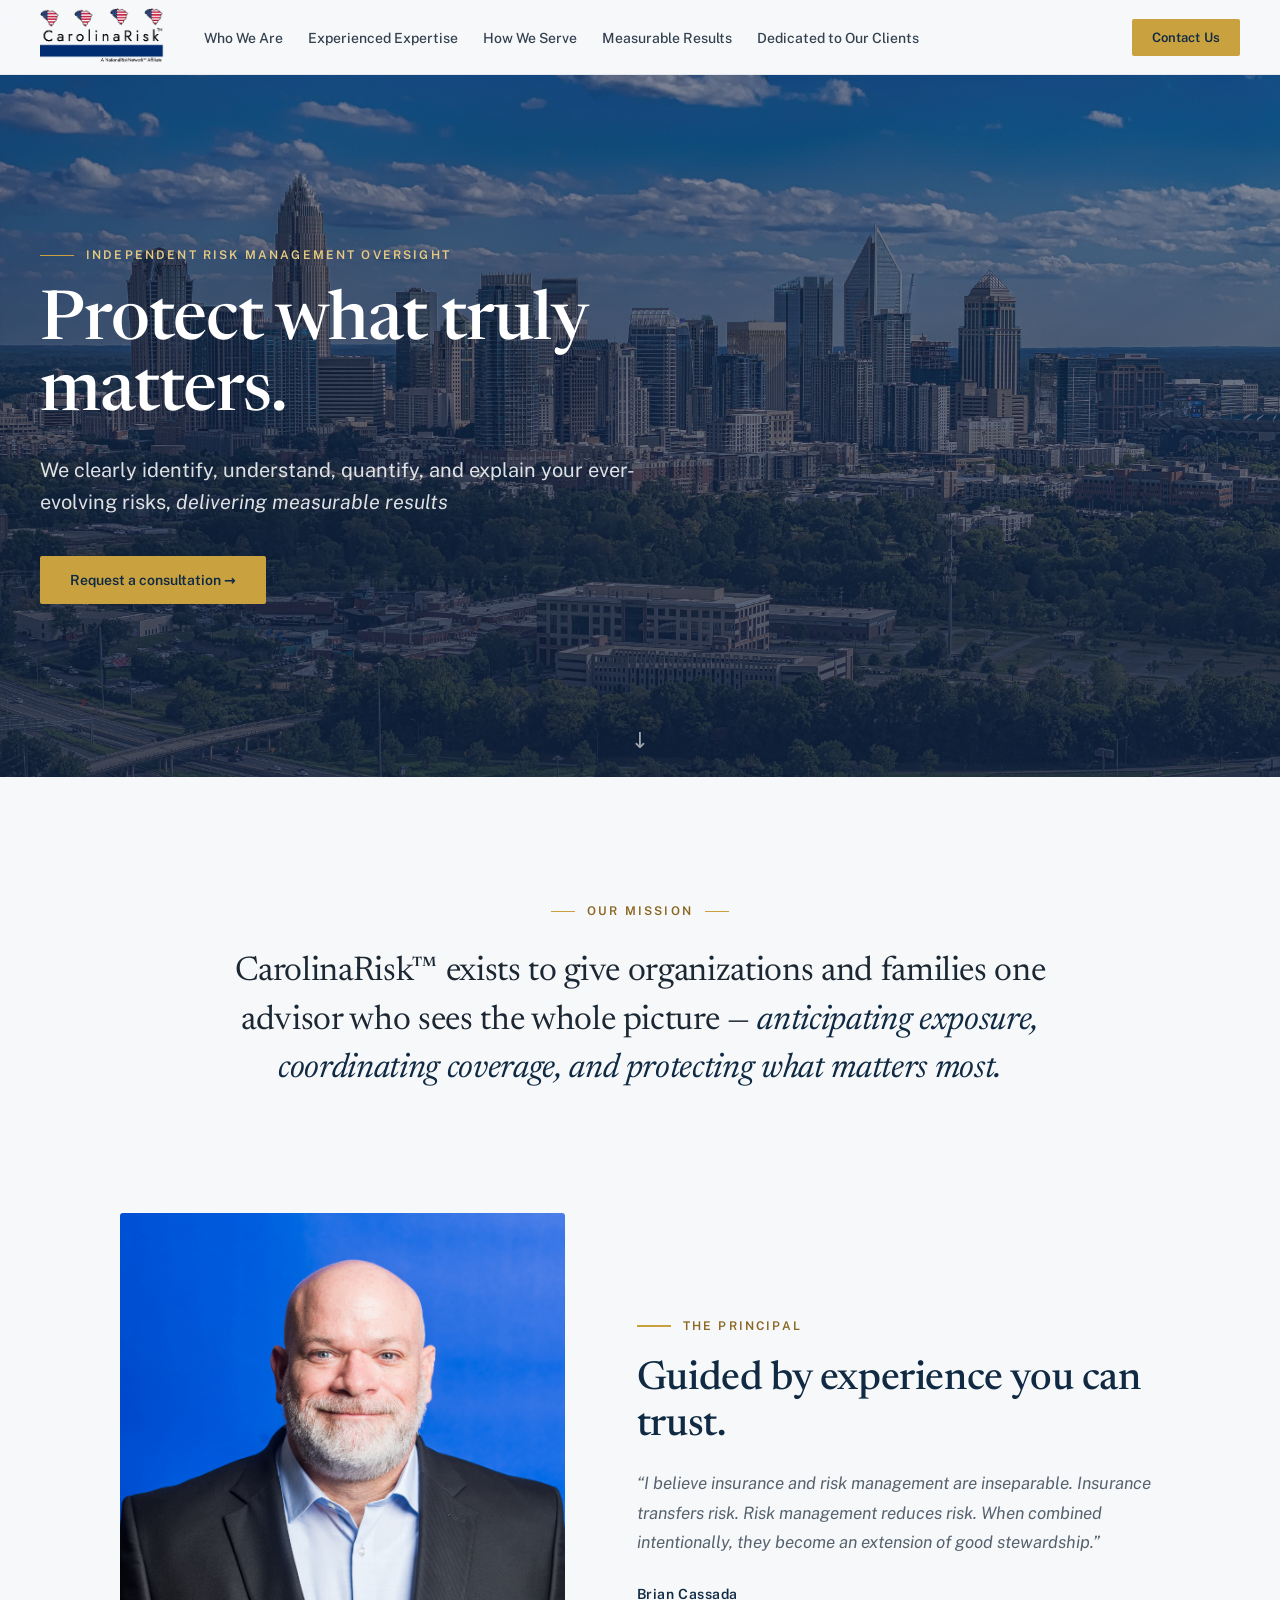
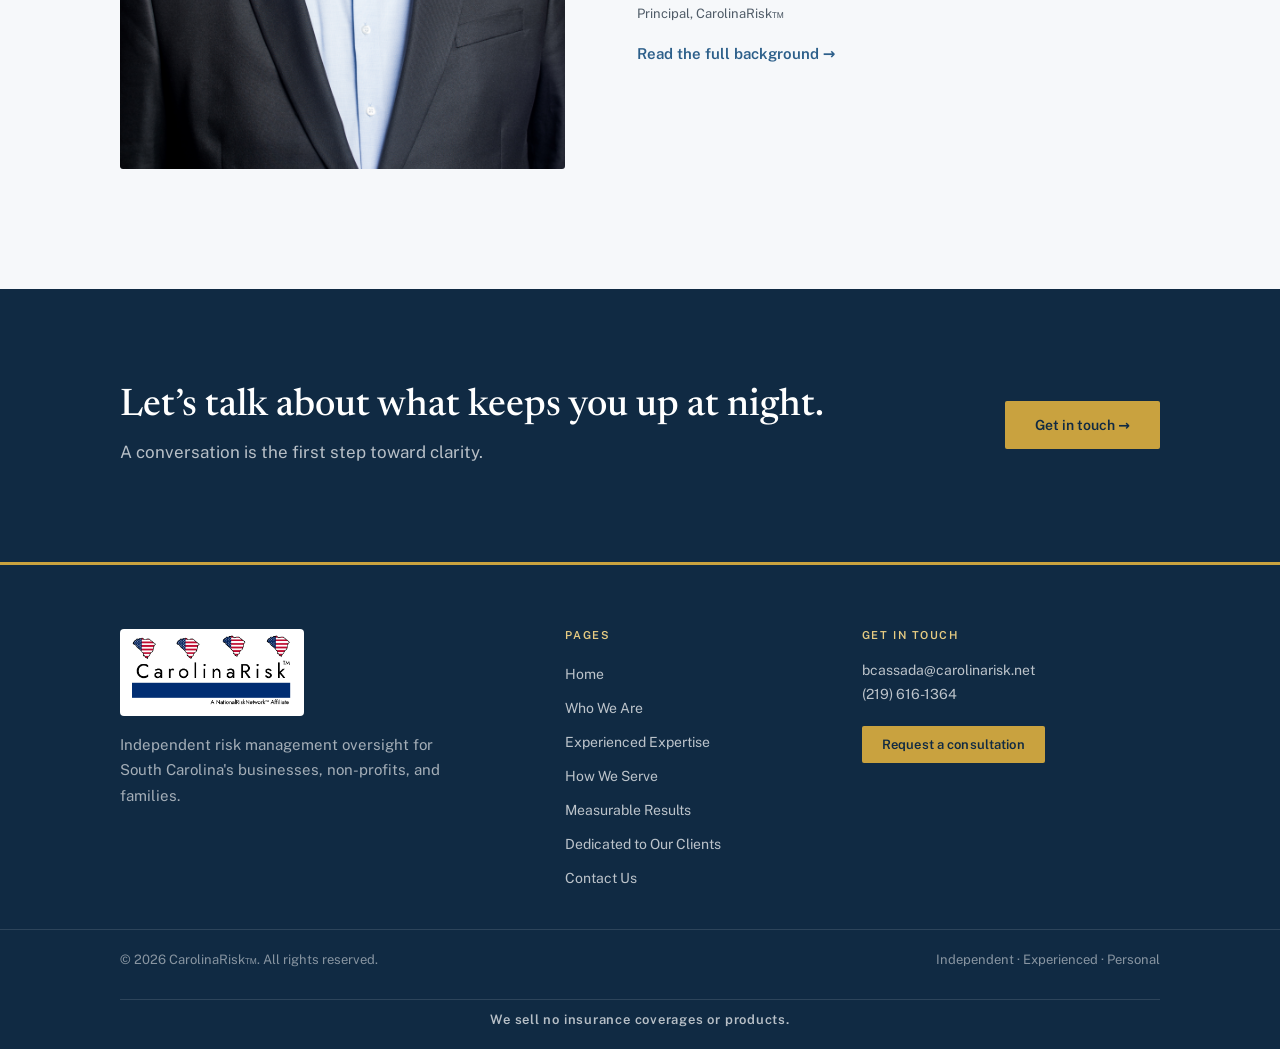
==== commit 772105ce: "Align hero background image to top so skyline isn't cropped The hero image is 4:3 while the section " ====
--- a/index.html
+++ b/index.html
@@ -2,22 +2,22 @@
 <html lang="en">
 <head>
   <meta charset="utf-8">
-  <link rel="icon" type="image/png" href="CarolinaRiskBlack.png">
+  <link rel="icon" type="image/png" href="assets/images/CarolinaRiskBlack.png">
   <meta name="viewport" content="width=device-width, initial-scale=1">
   <title>Independent Risk Management Oversight, SC | CarolinaRisk</title>
   <meta name="description" content="CarolinaRisk provides independent risk management advisory for businesses, non-profits, and families in South Carolina. No commissions, no conflicts.">
-  <link rel="canonical" href="https://carolinarisk.com/">
+  <link rel="canonical" href="https://carolinarisk.net/">
   <meta property="og:title" content="CarolinaRisk — Clarity in the Face of Risk">
   <meta property="og:description" content="Independent risk management oversight for South Carolina's businesses, non-profits, and families.">
-  <meta property="og:url" content="https://carolinarisk.com/">
+  <meta property="og:url" content="https://carolinarisk.net/">
   <meta property="og:type" content="website">
   <meta property="og:site_name" content="CarolinaRisk">
-  <meta property="og:image" content="https://carolinarisk.com/CarolinaIndexImg.jpg">
+  <meta property="og:image" content="https://carolinarisk.net/assets/images/CarolinaIndexImg.jpg">
   <meta property="og:image:alt" content="CarolinaRisk — independent risk management oversight">
   <meta name="twitter:card" content="summary_large_image">
   <meta name="twitter:title" content="CarolinaRisk — Clarity in the Face of Risk">
   <meta name="twitter:description" content="Independent risk management oversight for South Carolina's businesses, non-profits, and families.">
-  <meta name="twitter:image" content="https://carolinarisk.com/CarolinaIndexImg.jpg">
+  <meta name="twitter:image" content="https://carolinarisk.net/assets/images/CarolinaIndexImg.jpg">
   <link rel="preconnect" href="https://fonts.googleapis.com">
   <link rel="preconnect" href="https://fonts.gstatic.com" crossorigin>
   <link href="https://fonts.googleapis.com/css2?family=Newsreader:ital,opsz,wght@0,6..72,400;0,6..72,500;0,6..72,600;1,6..72,400;1,6..72,500&family=Public+Sans:wght@400;500;600;700&display=swap" rel="stylesheet">
@@ -32,9 +32,9 @@
     "@context": "https://schema.org",
     "@type": "ProfessionalService",
     "name": "CarolinaRisk",
-    "url": "https://carolinarisk.com",
+    "url": "https://carolinarisk.net",
     "description": "Independent risk management oversight for South Carolina's businesses, non-profits, and families.",
-    "image": "https://carolinarisk.com/CarolinaIndexImg.jpg",
+    "image": "https://carolinarisk.net/assets/images/CarolinaIndexImg.jpg",
     "telephone": "+1-219-616-1364",
     "email": "bcassada@carolinarisk.net",
     "founder": {
@@ -52,7 +52,7 @@
     "@context": "https://schema.org",
     "@type": "WebSite",
     "name": "CarolinaRisk",
-    "url": "https://carolinarisk.com"
+    "url": "https://carolinarisk.net"
   }
   </script>
 </head>
@@ -67,7 +67,7 @@
         <div class="nav-container">
           <div class="nav-left">
             <a href="index.html" class="logo" aria-label="CarolinaRisk home">
-              <img src="CarolinaRiskBlack.png" alt="" class="logo-img">
+              <img src="assets/images/CarolinaRiskBlack.png" alt="" class="logo-img">
             </a>
             <button type="button" class="nav-toggle" aria-expanded="false" aria-controls="nav-menu" aria-label="Toggle navigation">
               <span class="nav-toggle-bar"></span>
@@ -91,7 +91,7 @@
     <main id="main-content">
 
       <!-- HERO -->
-      <section class="hero" style="background-image:linear-gradient(180deg,rgba(16,35,67,.45) 0%,rgba(16,35,67,.74) 100%),url('CarolinaIndexImg.jpg')">
+      <section class="hero" style="background-image:linear-gradient(180deg,rgba(16,35,67,.45) 0%,rgba(16,35,67,.74) 100%),url('assets/images/CarolinaIndexImg.jpg');background-position:top">
         <div class="hero__content">
           <div class="hero__inner">
             <div class="hero__label">
@@ -156,7 +156,7 @@
       <div class="footer-grid">
         <div>
           <div class="footer-logo">
-            <img src="CarolinaRiskBlack.png" alt="CarolinaRisk" class="logo-img">
+            <img src="assets/images/CarolinaRiskBlack.png" alt="CarolinaRisk" class="logo-img">
           </div>
           <p class="footer-desc">Independent risk management oversight for South Carolina's businesses, non-profits, and families.</p>
         </div>
